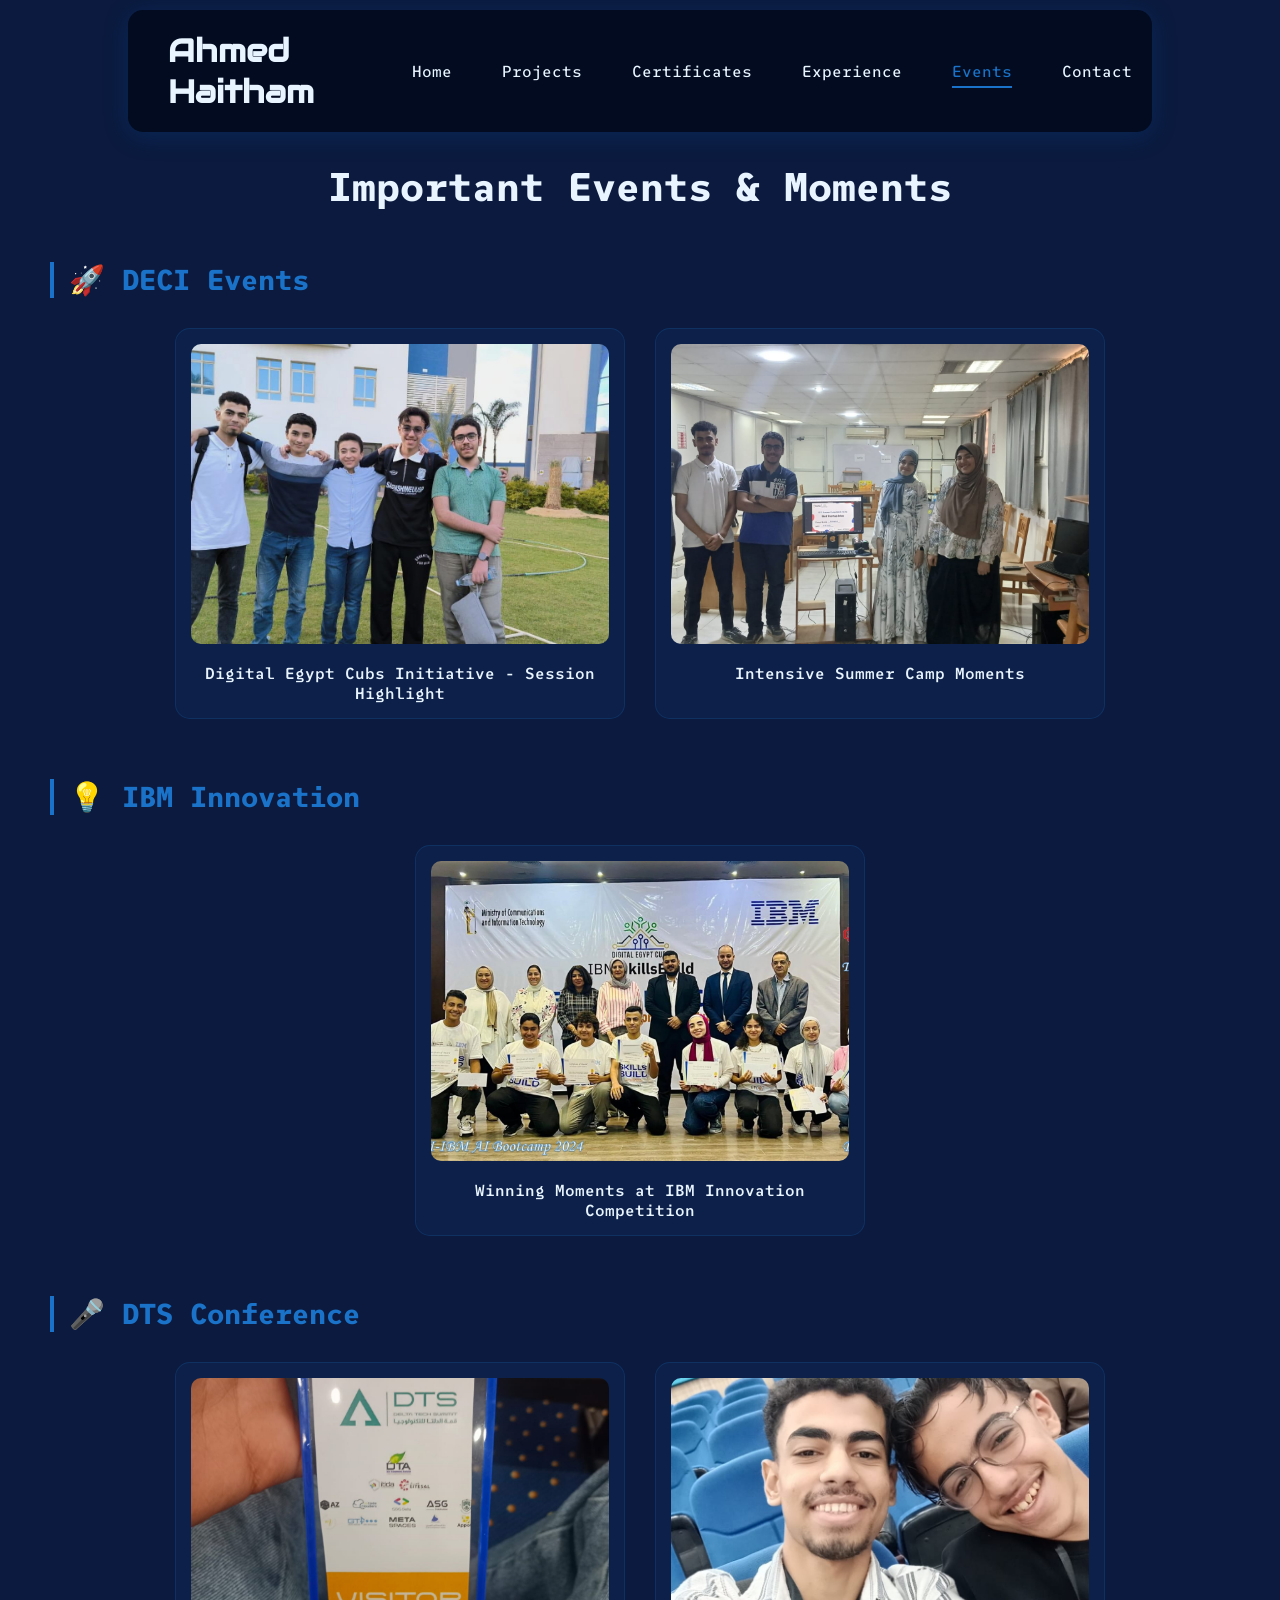
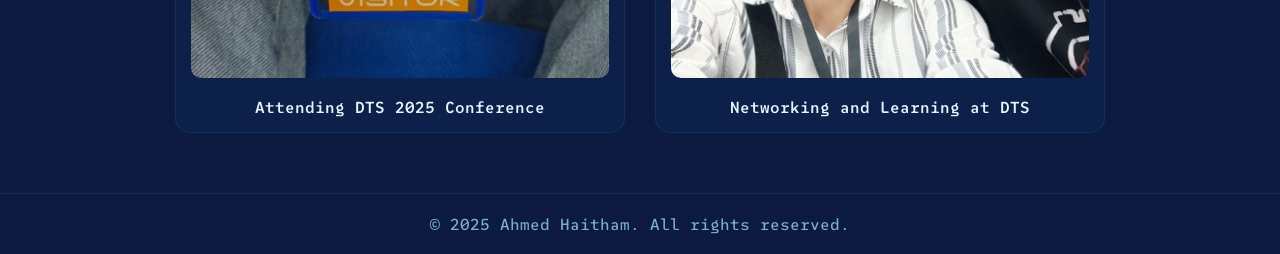
==== events.html @ 87f37aae "Add events page with gallery and updated navigation" ====
<!DOCTYPE html>
<html lang="en">
<head>
    <meta charset="UTF-8">
    <meta name="viewport" content="width=device-width, initial-scale=1.0">
    <title>Ahmed Haitham – Events</title>
    <link rel="stylesheet" href="style.css">
    <link rel="stylesheet" href="https://cdnjs.cloudflare.com/ajax/libs/font-awesome/6.0.0-beta3/css/all.min.css">
</head>
<body>
    <header>
        <h1>Ahmed Haitham</h1>
        <nav>
            <ul>
                <li><a href="index.html#home">Home</a></li>
                <li><a href="index.html#projects">Projects</a></li>
                <li><a href="index.html#certificates">Certificates</a></li>
                <li><a href="experience.html">Experience</a></li>
                <li><a href="events.html" class="nav-active">Events</a></li>
                <li><a href="index.html#contact">Contact</a></li>
            </ul>
        </nav>
    </header>

    <main>
        <section id="events">
            <h2 class="title-events">Important Events & Moments</h2>
            
            <div class="event-section">
                <h3 class="event-category-title">🚀 DECI Events</h3>
                <div class="events-gallery">
                    <div class="event-card">
                        <img src="img/DECI - 1.jpeg" alt="DECI Event 1">
                        <p>Digital Egypt Cubs Initiative - Session Highlight</p>
                    </div>
                    <div class="event-card">
                        <img src="img/DECI - Summber Camp - 2.jpeg" alt="DECI Summer Camp">
                        <p>Intensive Summer Camp Moments</p>
                    </div>
                </div>
            </div>

            <div class="event-section">
                <h3 class="event-category-title">💡 IBM Innovation</h3>
                <div class="events-gallery">
                    <div class="event-card">
                        <img src="img/IBM innovation - 1.jpeg" alt="IBM Innovation Competition">
                        <p>Winning Moments at IBM Innovation Competition</p>
                    </div>
                </div>
            </div>

            <div class="event-section">
                <h3 class="event-category-title">🎤 DTS Conference</h3>
                <div class="events-gallery">
                    <div class="event-card">
                        <img src="img/DTS - 1.jpeg" alt="DTS 2025 - 1">
                        <p>Attending DTS 2025 Conference</p>
                    </div>
                    <div class="event-card">
                        <img src="img/DTS -2.jpeg" alt="DTS 2025 - 2">
                        <p>Networking and Learning at DTS</p>
                    </div>
                </div>
            </div>

        </section>
    </main>

    <footer>
        <p>&copy; 2025 Ahmed Haitham. All rights reserved.</p>
    </footer>
</body>
</html>
---- style.css ----
/* main font */
@import url("https://fonts.googleapis.com/css2?family=SUSE+Mono:ital,wght@0,100..800;1,100..800&display=swap");
/* secondary font */
@import url("https://fonts.googleapis.com/css2?family=Audiowide&family=SUSE+Mono:ital,wght@0,100..800;1,100..800&display=swap");

* {
  margin: 0;
  padding: 0;
  box-sizing: border-box;
}

body {
  font-family: "SUSE Mono", sans-serif;
  font-optical-sizing: auto;
  font-weight: 500;
  font-style: normal;
  overflow-x: hidden;
  /* NASA-inspired deep space background */
  background-color: #0b1a3e;
}
html {
  scroll-behavior: smooth;
}
:root {
  /* NASA deep blue / navy palette */
  --secondary-color: rgba(0, 82, 163, 0.18);
  --title-color: #e8f4ff;
  --text-color: #7bafd4;
  --accent-color: #0052a3;
  --accent-bright: #1a73c8;
  --card-bg: rgba(11, 26, 62, 0.85);
  --nav-bg: rgba(2, 10, 30, 0.92);
}
h2,
h3,
h1 {
  color: var(--title-color);
}
p {
  color: var(--text-color);
}
a {
  text-decoration: none;
}
br {
  color: var(--text-color);
}
header {
  display: flex;
  justify-content: space-between;
  align-items: center;
  padding: 20px 20px;
  border-radius: 15px;
  width: 80%;
  margin: 10px auto;
  background-color: var(--nav-bg);
  box-shadow: 0 4px 24px rgba(0, 82, 163, 0.25);
}
header nav ul {
  display: flex;
  justify-content: center;
  align-items: center;
  list-style: none;
}
header nav ul li a {
  margin-left: 50px;
  color: var(--title-color);
  transition: all 0.3s ease-in-out;
}
header nav ul li a:hover {
  border-bottom: 2px solid var(--accent-bright);
  padding-bottom: 5px;
  color: var(--accent-bright);
}
.nav-active {
  border-bottom: 2px solid var(--accent-bright);
  padding-bottom: 5px;
  color: var(--accent-bright) !important;
}
header h1 {
  font-family: "Audiowide", sans-serif;
  font-size: 2rem;
  font-weight: bold;
  color: var(--title-color);
  margin-left: 20px;
}
#home {
  display: flex;
  flex-direction: row;
  justify-content: center;
  align-items: center;
  min-height: auto;
  gap: 50px;
  padding: 100px 50px;
}
#home .home-left {
  display: flex;
  flex-direction: column;
  gap: 20px;
  margin-right: 20px;
}
.home-left h2 {
  font-size: 4rem;
  font-weight: 900;
  color: var(--title-color);
  padding-bottom: 5px;
}
.home-left h2 u {
  color: var(--title-color);
  text-decoration: none;
  font-weight: 900;
  font-size: 4rem;
  text-decoration: underline var(--accent-bright);
  text-underline-offset: 5px;
  text-decoration-thickness: 2px;
}
.home-left p {
  max-width: 600px;
  font-size: 1.2rem;
  margin-bottom: 20px;
}
/* Button styles - NASA blue theme */
button {
  padding: 15px 25px;
  border: unset;
  border-radius: 15px;
  color: #e8f4ff;
  z-index: 1;
  background: var(--accent-color);
  position: relative;
  font-weight: 1000;
  font-size: 17px;
  -webkit-box-shadow: 4px 8px 19px -3px rgba(0, 82, 163, 0.4);
  box-shadow: 4px 8px 19px -3px rgba(0, 82, 163, 0.4);
  transition: all 250ms;
  overflow: hidden;
  cursor: pointer;
  margin-top: 20px;
}

button a {
  color: #e8f4ff;
}
button::before {
  content: "";
  position: absolute;
  top: 0;
  left: 0;
  height: 100%;
  width: 0;
  border-radius: 15px;
  background-color: #1a73c8;
  z-index: -1;
  -webkit-box-shadow: 4px 8px 19px -3px rgba(0, 82, 163, 0.4);
  box-shadow: 4px 8px 19px -3px rgba(0, 82, 163, 0.4);
  transition: all 250ms;
}

button:hover {
  color: #ffffff;
}

button:hover::before {
  width: 100%;
}
#home div img {
  float: left;
}
#home img {
  width: 400px;
  height: 400px;
  border-radius: 50%;
  object-fit: cover;
  box-shadow: 0 10px 30px rgba(0, 82, 163, 0.4);
  border: 3px solid var(--accent-bright);
}
.title-services,
.title-skills,
.title-projects,
.title-certificates {
  font-size: 2.5rem;
  font-weight: 900;
  text-align: center;
  margin: 10px;
}
.skills-category-title {
  font-size: 1.5rem;
  font-weight: 700;
  text-align: center;
  color: var(--accent-bright);
  margin: 30px 0 0 0;
  letter-spacing: 1px;
}
.services,
.skills {
  display: flex;
  flex-direction: row;
  justify-content: center;
  align-items: center;
  gap: 50px;
  padding: 70px;
}

.services .service {
  margin: 20px;
  padding: 20px;
  box-shadow: 0 10px 30px var(--secondary-color);
  border-radius: 15px;
  background-color: rgba(26, 115, 200, 0.08);
  border: 1px solid rgba(26, 115, 200, 0.2);
  transition: all 0.3s ease-in-out;
}
.services .service:hover {
  transform: translateY(-5px);
  border-color: var(--accent-bright);
  box-shadow: 0 15px 40px rgba(0, 82, 163, 0.35);
}
.services .service img {
  width: 150px;
  display: block;
  margin: 10px auto;
}
.services .service h2 {
  text-align: center;
  margin: 10px;
}
.services .service p {
  text-align: center;
  margin: 10px;
}
.services .service button {
  display: block;
  margin: 15px auto;
  justify-content: center;
}

.skills {
  display: flex;
  flex-direction: row;
  justify-content: center;
  align-items: stretch;
  gap: 24px;
  flex-wrap: wrap;
  padding: 30px 70px 60px;
}
.skills .skill {
  min-width: 280px;
  max-width: 340px;
  flex: 1;
  padding: 24px 20px;
  border-radius: 15px;
  background-color: rgba(26, 115, 200, 0.08);
  border: 1px solid rgba(26, 115, 200, 0.2);
  transition: all 0.3s ease-in-out;
}
.skills .skill:hover {
  border-color: var(--accent-bright);
  box-shadow: 0 8px 24px rgba(0, 82, 163, 0.3);
  transform: translateY(-4px);
}
.skilltitle {
  display: flex;
  align-items: center;
  gap: 14px;
  margin-bottom: 10px;
}
.skilltitle img {
  width: 48px;
  height: 48px;
  object-fit: contain;
  flex-shrink: 0;
}
.skilltitle h3 {
  font-size: 1.1rem;
  font-weight: 800;
  color: var(--title-color);
  line-height: 1.3;
}
.skills .skill p {
  font-size: 0.9rem;
  color: var(--text-color);
  padding-left: 4px;
}
.projectcontainer {
  padding: 70px;
  display: flex;
  flex-direction: row;
  justify-content: center;
  align-items: center;
  gap: 50px;
  flex-wrap: wrap;
}

.projectcontainer .project {
  height: 450px;
  width: 400px;
  padding: 20px;
  margin: 20px;
  border-radius: 15px;
  box-shadow: 0 10px 30px var(--secondary-color);
  transition: all 0.3s ease-in-out;
  background-color: rgba(26, 115, 200, 0.08);
  border: 1px solid rgba(26, 115, 200, 0.2);
}
.projectcontainer .project:hover {
  transform: translateY(-5px);
  border-color: var(--accent-bright);
  box-shadow: 0 15px 40px rgba(0, 82, 163, 0.35);
}
.project img {
  width: 100%;
  height: 250px;
  object-fit: cover;
  margin-bottom: 10px;
  border-radius: 15px;
}
.project h2 {
  font-weight: 900;
  font-size: 2rem;
  margin: 0 10px 10px 10px;
  text-align: center;
}
.project p {
  text-align: center;
  margin: 10px;
}
.project button {
  display: block;
  margin: 15px auto;
  justify-content: center;
}

/* ===== Experience Timeline Section ===== */
.title-experience {
  font-size: 2.5rem;
  font-weight: 900;
  text-align: center;
  margin: 10px 10px 50px 10px;
}

.timeline {
  position: relative;
  max-width: 900px;
  margin: 0 auto;
  padding: 20px 40px 40px 40px;
}

/* Vertical line */
.timeline::before {
  content: "";
  position: absolute;
  left: 80px;
  top: 0;
  bottom: 0;
  width: 2px;
  background: linear-gradient(
    to bottom,
    var(--accent-bright),
    rgba(26, 115, 200, 0.1)
  );
}

.timeline-item {
  display: flex;
  align-items: flex-start;
  gap: 30px;
  margin-bottom: 40px;
  position: relative;
}

/* Number circle */
.timeline-number {
  min-width: 56px;
  height: 56px;
  border-radius: 50%;
  background: var(--accent-color);
  border: 2px solid var(--accent-bright);
  color: #fff;
  font-size: 1.1rem;
  font-weight: 900;
  display: flex;
  align-items: center;
  justify-content: center;
  position: relative;
  z-index: 1;
  box-shadow: 0 0 16px rgba(26, 115, 200, 0.45);
  flex-shrink: 0;
}

/* Card */
.timeline-content {
  background-color: rgba(26, 115, 200, 0.08);
  border: 1px solid rgba(26, 115, 200, 0.22);
  border-radius: 15px;
  padding: 20px 25px;
  flex: 1;
  transition: all 0.3s ease-in-out;
}

.timeline-content:hover {
  border-color: var(--accent-bright);
  box-shadow: 0 8px 28px rgba(0, 82, 163, 0.3);
  transform: translateX(5px);
}

.timeline-date {
  display: inline-block;
  font-size: 0.85rem;
  color: var(--accent-bright);
  font-weight: 700;
  margin-bottom: 8px;
  letter-spacing: 0.5px;
}

.timeline-content h3 {
  font-size: 1.2rem;
  font-weight: 800;
  color: var(--title-color);
  margin-bottom: 8px;
}

.timeline-content p {
  font-size: 0.97rem;
  color: var(--text-color);
  line-height: 1.6;
}

/* Award badges */
.badge {
  display: inline-block;
  font-size: 0.85rem;
  background: rgba(26, 115, 200, 0.2);
  border: 1px solid var(--accent-bright);
  color: var(--accent-bright);
  border-radius: 20px;
  padding: 2px 10px;
  font-weight: 700;
}

.badge.gold {
  background: rgba(255, 195, 0, 0.12);
  border-color: #ffc300;
  color: #ffc300;
}

/* ===== Certificates Section ===== */
.certificatescontainer {
  padding: 70px;
  display: flex;
  flex-direction: row;
  justify-content: center;
  align-items: center;
  gap: 50px;
  flex-wrap: wrap;
}

.certificatescontainer .certificate {
  height: auto;
  width: 380px;
  padding: 20px;
  margin: 20px;
  border-radius: 15px;
  box-shadow: 0 10px 30px var(--secondary-color);
  transition: all 0.3s ease-in-out;
  background-color: rgba(26, 115, 200, 0.08);
  border: 1px solid rgba(26, 115, 200, 0.2);
  text-align: center;
}

.certificatescontainer .certificate:hover {
  transform: translateY(-5px);
  border-color: var(--accent-bright);
  box-shadow: 0 15px 40px rgba(0, 82, 163, 0.35);
}

.certificate .certificateimg img {
  width: 100%;
  height: 220px;
  object-fit: cover;
  border-radius: 10px;
  margin-bottom: 15px;
  border: 2px solid rgba(26, 115, 200, 0.3);
}

.certificate h2 {
  font-weight: 900;
  font-size: 1.5rem;
  margin: 10px;
  text-align: center;
}

.certificate p {
  text-align: center;
  margin: 8px 10px;
  font-size: 0.95rem;
}

.certificate button {
  display: block;
  margin: 15px auto;
  justify-content: center;
}

#contact {
  padding: 80px 20px;
  display: flex;
  flex-direction: column;
  align-items: center;
  gap: 40px;
  text-align: center;
}

.contact-title {
  font-size: 3rem;
  font-weight: 900;
  color: var(--title-color);
  letter-spacing: 2px;
}

.contact-cards {
  display: flex;
  flex-wrap: wrap;
  justify-content: center;
  gap: 30px;
  width: 100%;
  max-width: 1200px;
}

.contact-card {
  background: rgba(26, 115, 200, 0.08);
  border: 1px solid rgba(26, 115, 200, 0.2);
  border-radius: 20px;
  padding: 40px 30px;
  width: 320px;
  display: flex;
  flex-direction: column;
  align-items: center;
  gap: 15px;
  transition: all 0.3s ease;
  box-shadow: 0 10px 30px rgba(0, 0, 0, 0.2);
}

.contact-card:hover {
  transform: translateY(-10px);
  border-color: var(--accent-bright);
  box-shadow: 0 15px 40px rgba(0, 82, 163, 0.4);
  background: rgba(26, 115, 200, 0.12);
}

.contact-card i {
  font-size: 2.5rem;
  color: var(--accent-bright);
  margin-bottom: 5px;
}

.contact-card h3 {
  font-size: 1.4rem;
  font-weight: 800;
  color: var(--title-color);
}

.contact-card a,
.contact-card p {
  color: var(--text-color);
  font-size: 1rem;
  word-break: break-all;
  transition: color 0.3s;
}

.contact-card a:hover {
  color: var(--title-color);
  text-decoration: underline;
}
footer {
  padding: 20px;
  text-align: center;
  color: var(--title-color);
  border-top: 1px solid rgba(26, 115, 200, 0.2);
  margin-top: 20px;
}
footer p {
  margin: auto;
  color: var(--text-color);
}

/* ===== Events Gallery Page ===== */
.title-events {
  font-size: 2.5rem;
  font-weight: 900;
  text-align: center;
  margin: 30px 10px 50px 10px;
}

.event-section {
  margin-bottom: 60px;
  padding: 0 50px;
}

.event-category-title {
  font-size: 1.8rem;
  font-weight: 800;
  color: var(--accent-bright);
  margin-bottom: 30px;
  border-left: 4px solid var(--accent-bright);
  padding-left: 15px;
}

.events-gallery {
  display: flex;
  flex-wrap: wrap;
  justify-content: center;
  gap: 30px;
}

.event-card {
  background: rgba(26, 115, 200, 0.08);
  border: 1px solid rgba(26, 115, 200, 0.2);
  border-radius: 15px;
  padding: 15px;
  width: 450px;
  transition: all 0.3s ease;
}

.event-card:hover {
  transform: scale(1.02);
  border-color: var(--accent-bright);
  box-shadow: 0 10px 30px rgba(0, 82, 163, 0.3);
}

.event-card img {
  width: 100%;
  height: 300px;
  object-fit: cover;
  border-radius: 10px;
  margin-bottom: 15px;
}

.event-card p {
  text-align: center;
  font-size: 1rem;
  font-weight: 600;
  color: var(--title-color);
}

@media (max-width: 768px) {
  .event-card {
    width: 100%;
  }
  .event-section {
    padding: 0 20px;
  }
}
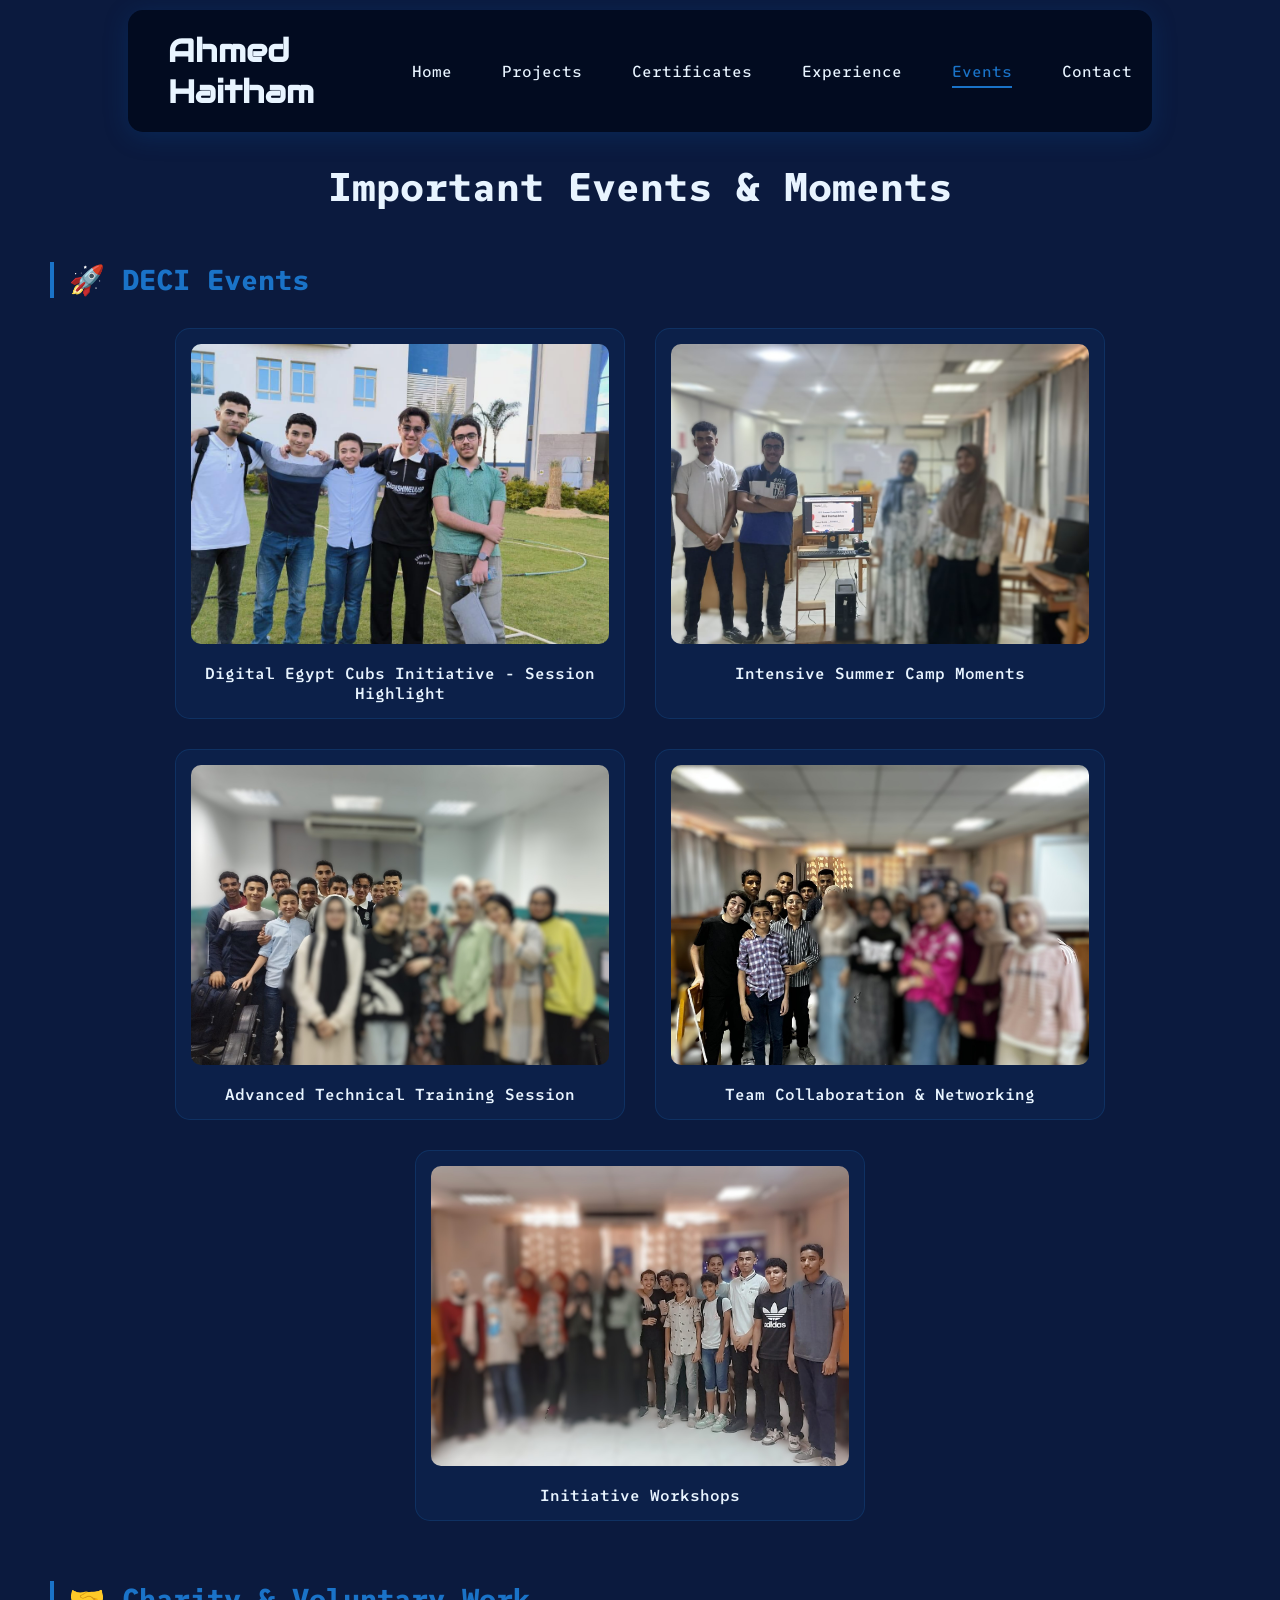
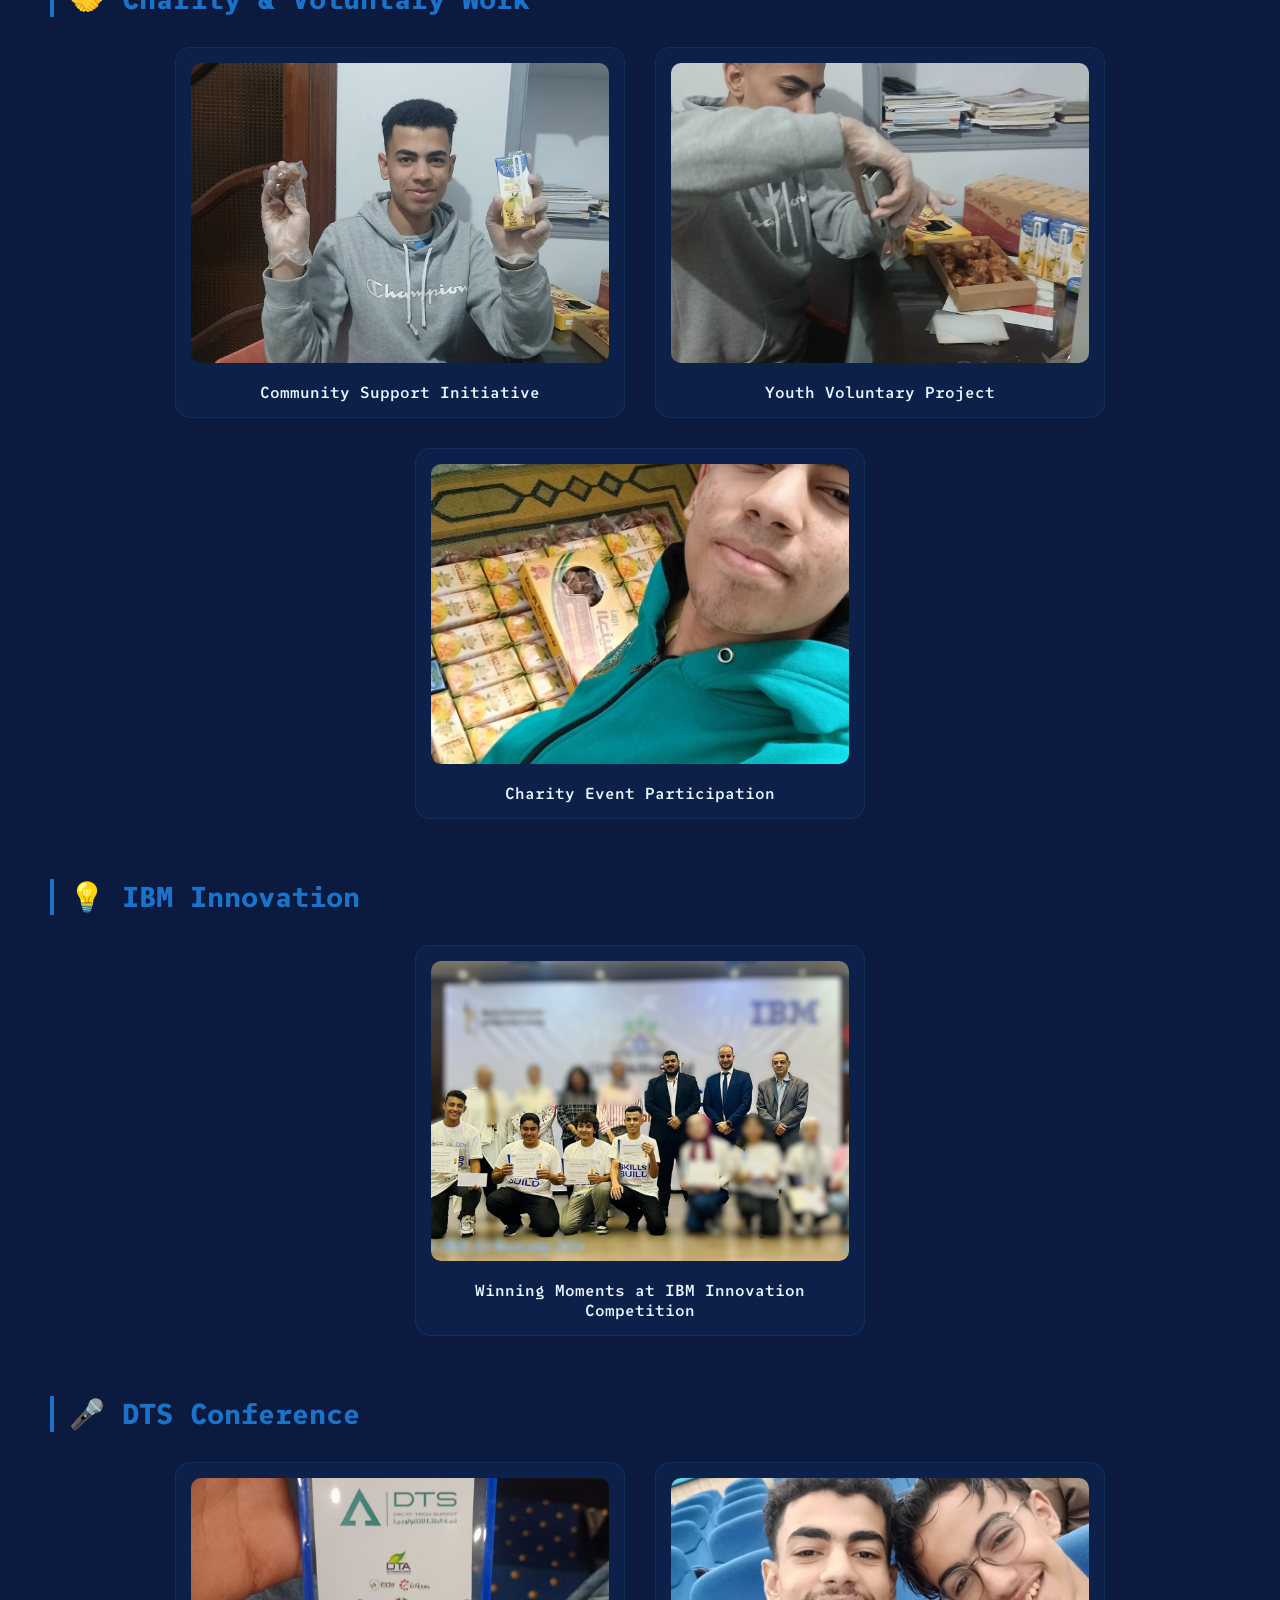
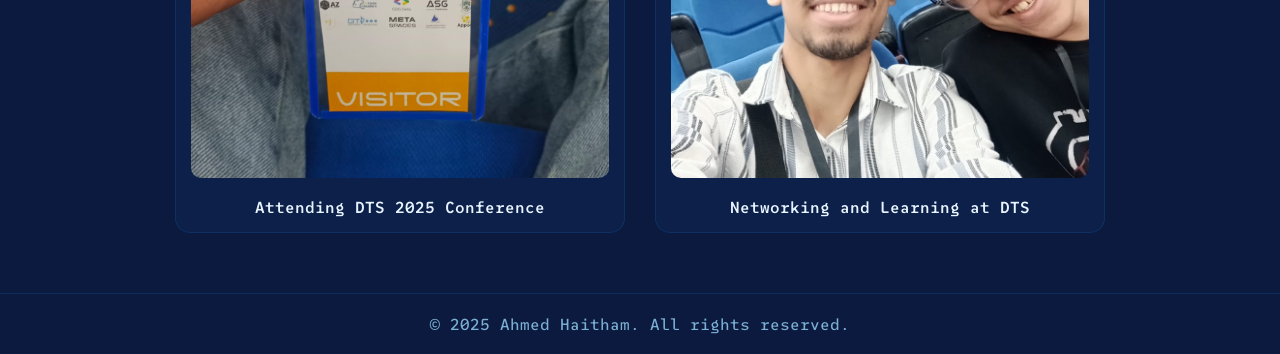
==== commit 473d102f: "Update events page with new images for DECI and Voluntary Work" ====
--- a/events.html
+++ b/events.html
@@ -37,6 +37,36 @@
                         <img src="img/DECI - Summber Camp - 2.jpeg" alt="DECI Summer Camp">
                         <p>Intensive Summer Camp Moments</p>
                     </div>
+                    <div class="event-card">
+                        <img src="img/DECI - 4.jpeg" alt="DECI Event 4">
+                        <p>Advanced Technical Training Session</p>
+                    </div>
+                    <div class="event-card">
+                        <img src="img/DECI 5.jpeg" alt="DECI Event 5">
+                        <p>Team Collaboration & Networking</p>
+                    </div>
+                    <div class="event-card">
+                        <img src="img/DECI - 6.jpeg" alt="DECI Event 6">
+                        <p>Initiative Workshops</p>
+                    </div>
+                </div>
+            </div>
+
+            <div class="event-section">
+                <h3 class="event-category-title">🤝 Charity & Voluntary Work</h3>
+                <div class="events-gallery">
+                    <div class="event-card">
+                        <img src="img/voluntry work.jpeg" alt="Voluntry Work 1">
+                        <p>Community Support Initiative</p>
+                    </div>
+                    <div class="event-card">
+                        <img src="img/voluntry work 2.jpeg" alt="Voluntry Work 2">
+                        <p>Youth Voluntary Project</p>
+                    </div>
+                    <div class="event-card">
+                        <img src="img/voluntry work 3.jpeg" alt="Voluntry Work 3">
+                        <p>Charity Event Participation</p>
+                    </div>
                 </div>
             </div>
 
--- a/style.css
+++ b/style.css
@@ -642,11 +642,120 @@
   color: var(--title-color);
 }
 
+@media (max-width: 1024px) {
+  header {
+    width: 95%;
+  }
+  .home-left h2,
+  .home-left h2 u {
+    font-size: 3rem;
+  }
+}
+
 @media (max-width: 768px) {
+  header {
+    flex-direction: column;
+    padding: 15px;
+    width: 95%;
+    gap: 15px;
+  }
+  header nav ul {
+    flex-wrap: wrap;
+    justify-content: center;
+    gap: 10px;
+  }
+  header nav ul li a {
+    margin-left: 15px;
+    margin-right: 15px;
+    font-size: 0.9rem;
+  }
+  header h1 {
+    font-size: 1.5rem;
+    margin-left: 0;
+  }
+
+  #home {
+    flex-direction: column-reverse;
+    padding: 60px 20px;
+    text-align: center;
+  }
+  #home img {
+    width: 280px;
+    height: 280px;
+  }
+  .home-left h2,
+  .home-left h2 u {
+    font-size: 2.2rem;
+  }
+  .home-left p {
+    font-size: 1rem;
+  }
+
+  .title-services,
+  .title-skills,
+  .title-projects,
+  .title-certificates,
+  .title-events,
+  .title-experience {
+    font-size: 1.8rem;
+  }
+
+  .services,
+  .skills,
+  .projectcontainer,
+  .certificatescontainer {
+    padding: 30px 20px;
+    gap: 20px;
+  }
+
+  .projectcontainer .project,
+  .certificatescontainer .certificate {
+    width: 100%;
+    margin: 0;
+  }
+
+  .timeline::before {
+    left: 30px;
+  }
+  .timeline-item {
+    gap: 15px;
+  }
+  .timeline-number {
+    min-width: 40px;
+    height: 40px;
+    font-size: 0.9rem;
+  }
+  .timeline {
+    padding: 20px 10px;
+  }
+
   .event-card {
     width: 100%;
   }
   .event-section {
-    padding: 0 20px;
-  }
-}
+    padding: 0 15px;
+  }
+  .event-card img {
+    height: 220px;
+  }
+
+  .contact-card {
+    width: 100%;
+  }
+}
+
+@media (max-width: 480px) {
+  header nav ul li a {
+    margin-left: 8px;
+    margin-right: 8px;
+    font-size: 0.8rem;
+  }
+  .home-left h2,
+  .home-left h2 u {
+    font-size: 1.8rem;
+  }
+  #home img {
+    width: 220px;
+    height: 220px;
+  }
+}
